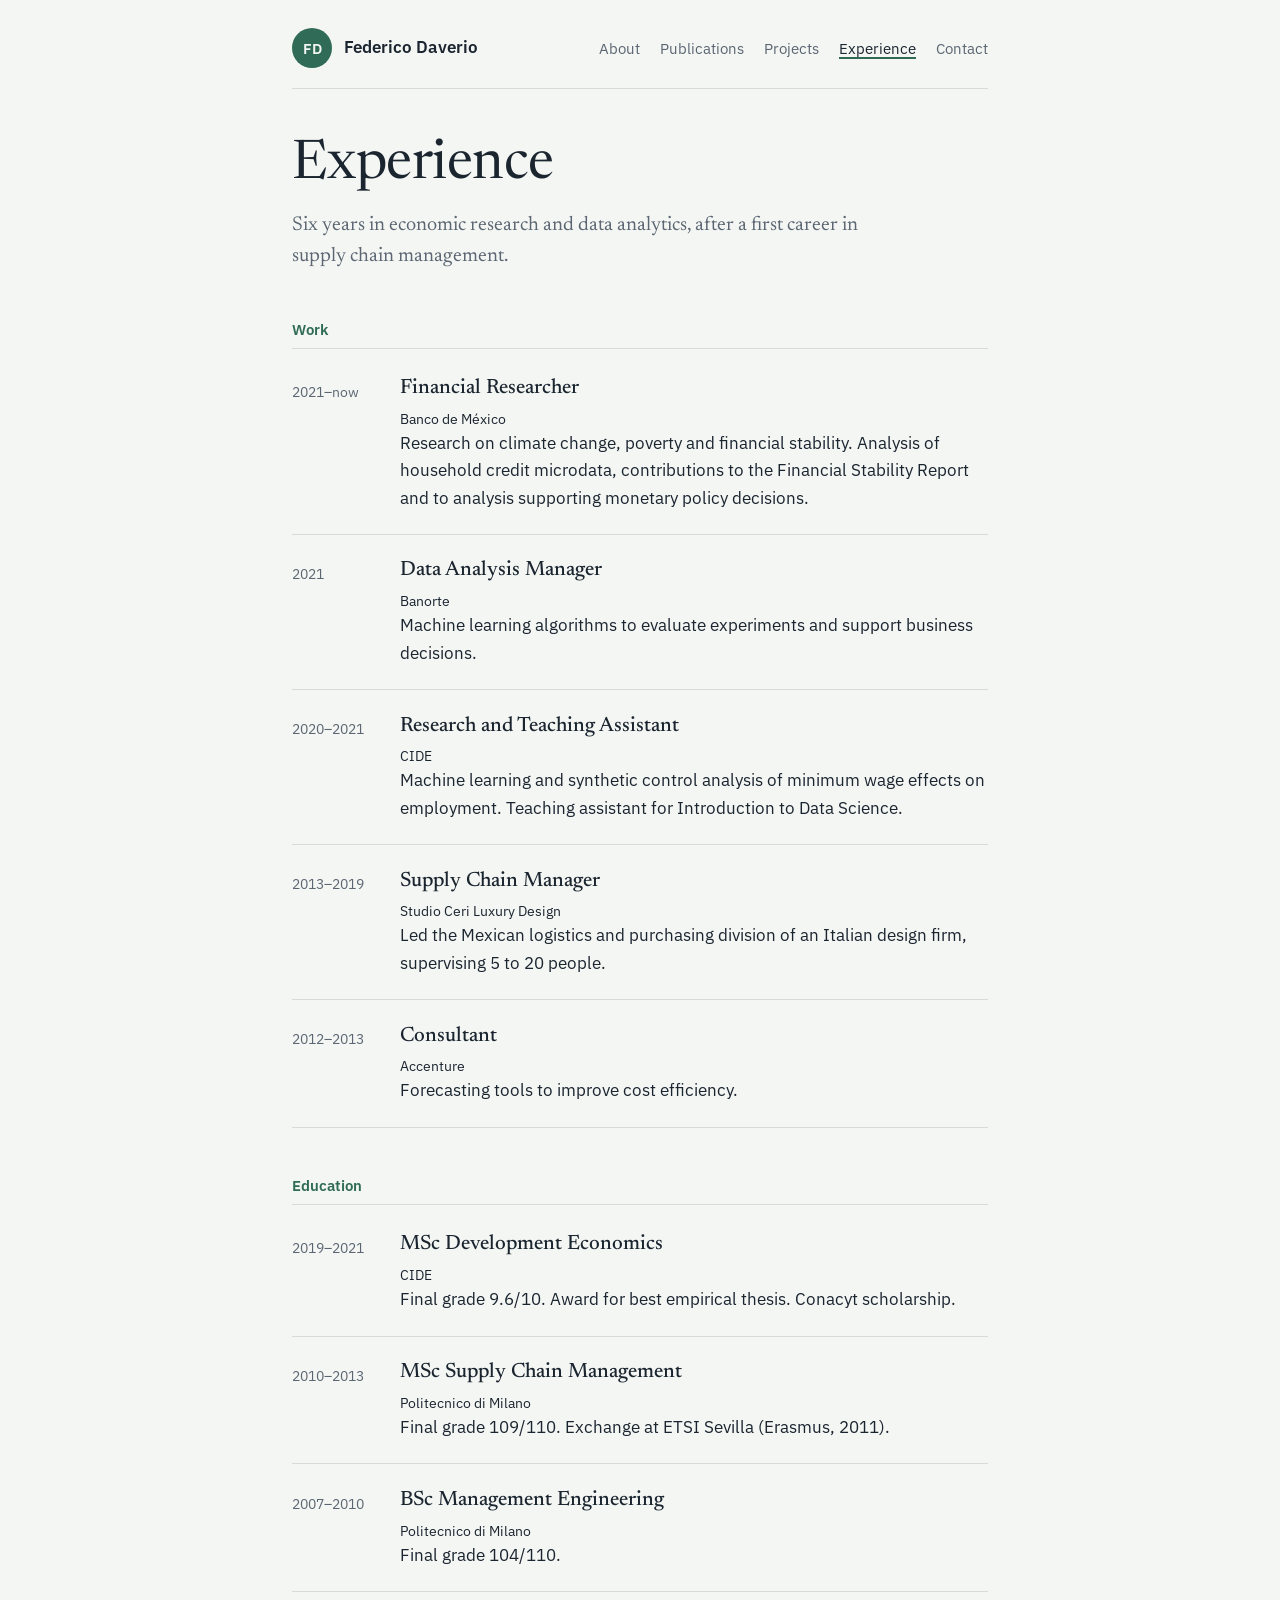
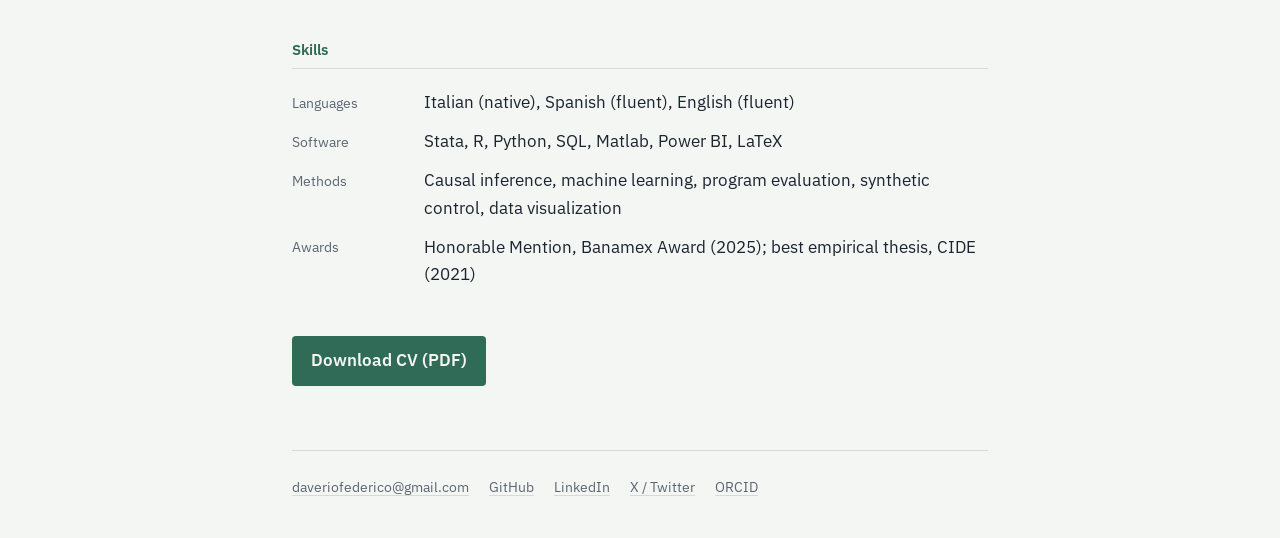
==== experience.html @ d11a036e "Add files via upload" ====
<!doctype html><html lang="en"><head><meta charset="utf-8"><meta name="viewport" content="width=device-width, initial-scale=1">
<link rel="preconnect" href="https://fonts.googleapis.com"><link rel="preconnect" href="https://fonts.gstatic.com" crossorigin>
<link href="https://fonts.googleapis.com/css2?family=IBM+Plex+Sans:wght@400;500;600&family=Newsreader:ital,opsz,wght@0,6..72,400;0,6..72,500;1,6..72,400&display=swap" rel="stylesheet">
<link rel="stylesheet" href="style.css"><title>Experience · Federico Daverio</title><meta name="description" content="Work experience, education and skills of Federico Daverio."></head><body><div class="wrap">
<header>
  <a class="brand" href="index.html"><span class="avatar" aria-hidden="true">FD</span>Federico Daverio</a>
  <nav aria-label="Main">
    <a href="index.html">About</a>
    <a href="publications.html">Publications</a>
    <a href="projects.html">Projects</a>
    <a href="experience.html" aria-current="page">Experience</a>
    <a href="mailto:daveriofederico@gmail.com">Contact</a>
  </nav>
</header>
<main>
  <h1>Experience</h1>
  <p class="lede">Six years in economic research and data analytics, after a first career in supply chain management.</p>
  <section aria-labelledby="work"><h2 id="work">Work</h2>
<article class="item"><div class="year">2021–now</div><div><h3>Financial Researcher</h3>
<p class="where">Banco de México</p>
<p>Research on climate change, poverty and financial stability. Analysis of household credit microdata, contributions to the Financial Stability Report and to analysis supporting monetary policy decisions.</p>
</div></article>
<article class="item"><div class="year">2021</div><div><h3>Data Analysis Manager</h3>
<p class="where">Banorte</p>
<p>Machine learning algorithms to evaluate experiments and support business decisions.</p>
</div></article>
<article class="item"><div class="year">2020–2021</div><div><h3>Research and Teaching Assistant</h3>
<p class="where">CIDE</p>
<p>Machine learning and synthetic control analysis of minimum wage effects on employment. Teaching assistant for Introduction to Data Science.</p>
</div></article>
<article class="item"><div class="year">2013–2019</div><div><h3>Supply Chain Manager</h3>
<p class="where">Studio Ceri Luxury Design</p>
<p>Led the Mexican logistics and purchasing division of an Italian design firm, supervising 5 to 20 people.</p>
</div></article>
<article class="item"><div class="year">2012–2013</div><div><h3>Consultant</h3>
<p class="where">Accenture</p>
<p>Forecasting tools to improve cost efficiency.</p>
</div></article>
  </section>
  <section aria-labelledby="edu"><h2 id="edu">Education</h2>
<article class="item"><div class="year">2019–2021</div><div><h3>MSc Development Economics</h3>
<p class="where">CIDE</p>
<p>Final grade 9.6/10. Award for best empirical thesis. Conacyt scholarship.</p>
</div></article>
<article class="item"><div class="year">2010–2013</div><div><h3>MSc Supply Chain Management</h3>
<p class="where">Politecnico di Milano</p>
<p>Final grade 109/110. Exchange at ETSI Sevilla (Erasmus, 2011).</p>
</div></article>
<article class="item"><div class="year">2007–2010</div><div><h3>BSc Management Engineering</h3>
<p class="where">Politecnico di Milano</p>
<p>Final grade 104/110.</p>
</div></article>
  </section>
  <section aria-labelledby="skills"><h2 id="skills">Skills</h2>
    <dl class="skills">
      <dt>Languages</dt><dd>Italian (native), Spanish (fluent), English (fluent)</dd>
      <dt>Software</dt><dd>Stata, R, Python, SQL, Matlab, Power BI, LaTeX</dd>
      <dt>Methods</dt><dd>Causal inference, machine learning, program evaluation, synthetic control, data visualization</dd>
      <dt>Awards</dt><dd>Honorable Mention, Banamex Award (2025); best empirical thesis, CIDE (2021)</dd>
    </dl>
  </section>
  <p class="download"><a href="Federico_Daverio_CV.pdf" download>Download CV (PDF)</a></p>
</main>
<footer>
  <a href="mailto:daveriofederico@gmail.com">daveriofederico@gmail.com</a>
  <a href="https://github.com/FedericoDaverio">GitHub</a>
  <a href="https://www.linkedin.com/in/federicodaverio">LinkedIn</a>
  <a href="https://twitter.com/FedeDave1">X / Twitter</a>
  <a href="https://orcid.org/0000-0002-7881-6208">ORCID</a>
</footer></div>
</body></html>
---- style.css ----
:root{
  --paper:#F4F6F3; --ink:#1B2530; --muted:#5B6672; --rule:#D5DBD6;
  --agave:#2F6B57; --ochre:#9A6A1E;
  --serif:"Newsreader",Georgia,"Times New Roman",serif;
  --sans:"IBM Plex Sans",system-ui,-apple-system,"Segoe UI",sans-serif;
}
@media (prefers-color-scheme:dark){
  :root{--paper:#141B21;--ink:#E6EAE7;--muted:#9AA5AE;--rule:#2C3640;--agave:#7FBFA6;--ochre:#D9A85A}
}
*{box-sizing:border-box}
html{-webkit-text-size-adjust:100%}
body{margin:0;background:var(--paper);color:var(--ink);font:17px/1.6 var(--sans)}
a{color:inherit;text-decoration-color:var(--rule);text-underline-offset:3px}
a:hover{color:var(--agave);text-decoration-color:currentColor}
:focus-visible{outline:2px solid var(--agave);outline-offset:3px;border-radius:2px}
.wrap{max-width:46rem;margin:0 auto;padding:0 1.25rem}

header{display:flex;flex-wrap:wrap;align-items:center;justify-content:space-between;gap:1rem;padding:1.75rem 0 1.25rem;border-bottom:1px solid var(--rule)}
.brand{display:flex;align-items:center;gap:.75rem;text-decoration:none;font-weight:600}
.avatar{width:40px;height:40px;border-radius:50%;object-fit:cover;background:var(--agave);color:var(--paper);display:grid;place-items:center;font:600 15px var(--sans)}
nav{display:flex;gap:1.25rem;font-size:.95rem}
nav a{text-decoration:none;color:var(--muted)}
nav a[aria-current="page"]{color:var(--ink);text-decoration:underline;text-decoration-color:var(--agave);text-decoration-thickness:2px}

main{padding:3rem 0 4rem}
h1{font:400 clamp(2.4rem,6vw,3.4rem)/1.05 var(--serif);margin:0 0 1rem;letter-spacing:-.01em}
.lede{font:400 1.25rem/1.55 var(--serif);color:var(--muted);max-width:36rem;margin:0 0 3rem}
h2{font:600 .95rem/1.3 var(--sans);color:var(--agave);margin:3rem 0 .25rem;padding-bottom:.5rem;border-bottom:1px solid var(--rule)}

.item{display:grid;grid-template-columns:5.5rem 1fr;gap:1.25rem;padding:1.4rem 0;border-bottom:1px solid var(--rule)}
.year{color:var(--muted);font-size:.9rem;padding-top:.3rem;font-variant-numeric:tabular-nums}
.item h3{font:500 1.3rem/1.3 var(--serif);margin:0 0 .3rem}
.item h3 a{text-decoration:none}
.item h3 a:hover{text-decoration:underline}
.where{font-size:.9rem;color:var(--ochre);margin:0 0 .5rem}
.item p{margin:0;color:var(--ink)}
.tags{display:flex;flex-wrap:wrap;gap:.4rem;margin:.75rem 0 0;padding:0;list-style:none}
.tags li{font-size:.8rem;color:var(--muted);border:1px solid var(--rule);border-radius:999px;padding:.05rem .6rem}
.links{margin-top:.6rem;font-size:.9rem;display:flex;gap:1rem}

.about p{max-width:38rem}
.facts{display:grid;grid-template-columns:repeat(auto-fit,minmax(13rem,1fr));gap:1.5rem;margin:2.5rem 0;padding:0;list-style:none}
.facts strong{display:block;font:500 1.15rem/1.3 var(--serif)}
.facts span{color:var(--muted);font-size:.9rem}

footer{border-top:1px solid var(--rule);padding:1.5rem 0 2.5rem;font-size:.9rem;color:var(--muted);display:flex;flex-wrap:wrap;gap:1.25rem}

@media (max-width:560px){
  .item{grid-template-columns:1fr;gap:.25rem}
  body{font-size:16px}
}

#hero{display:block;width:100%;height:clamp(260px,45vw,420px);margin:-1rem 0 1.5rem;cursor:grab;touch-action:none}
#hero:active{cursor:grabbing}

.hero{margin:0 0 2rem}
.hero #hero{margin:-1rem 0 .25rem}
.hero figcaption{display:flex;flex-direction:column;align-items:center;gap:.15rem;text-align:center;min-height:3.4rem}
#shape-name{font-size:.85rem;color:var(--muted)}
.eq{font:400 1.2rem/1.4 var(--serif);color:var(--ink)}
.eq sup{font-size:.65em;line-height:0}
.ov{text-decoration:overline}

.doors{display:grid;grid-template-columns:repeat(auto-fit,minmax(15rem,1fr));gap:0;margin:3rem 0 0;border-top:2px solid var(--agave)}
.doors a{display:block;padding:1.25rem 1.25rem 1.5rem 0;text-decoration:none;border-bottom:1px solid var(--rule)}
.doors a+a{padding-left:1.25rem;border-left:1px solid var(--rule)}
.doors strong{display:block;font:500 1.6rem/1.2 var(--serif);margin-bottom:.4rem}
.doors span{color:var(--muted);font-size:.95rem}
.doors a:hover strong{color:var(--agave)}
@media (max-width:560px){.doors a+a{padding-left:0;border-left:0}}

.skills{display:grid;grid-template-columns:7rem 1fr;gap:.75rem 1.25rem;margin:1.25rem 0 0}
.skills dt{color:var(--muted);font-size:.9rem;padding-top:.1rem}
.skills dd{margin:0}
@media (max-width:560px){.skills{grid-template-columns:1fr;gap:.1rem}.skills dd{margin-bottom:.75rem}}

.download{margin:3rem 0 0}
.download a{display:inline-block;font-weight:600;color:var(--paper);background:var(--agave);padding:.7rem 1.2rem;border-radius:4px;text-decoration:none}
.download a:hover{color:var(--paper);filter:brightness(1.1)}
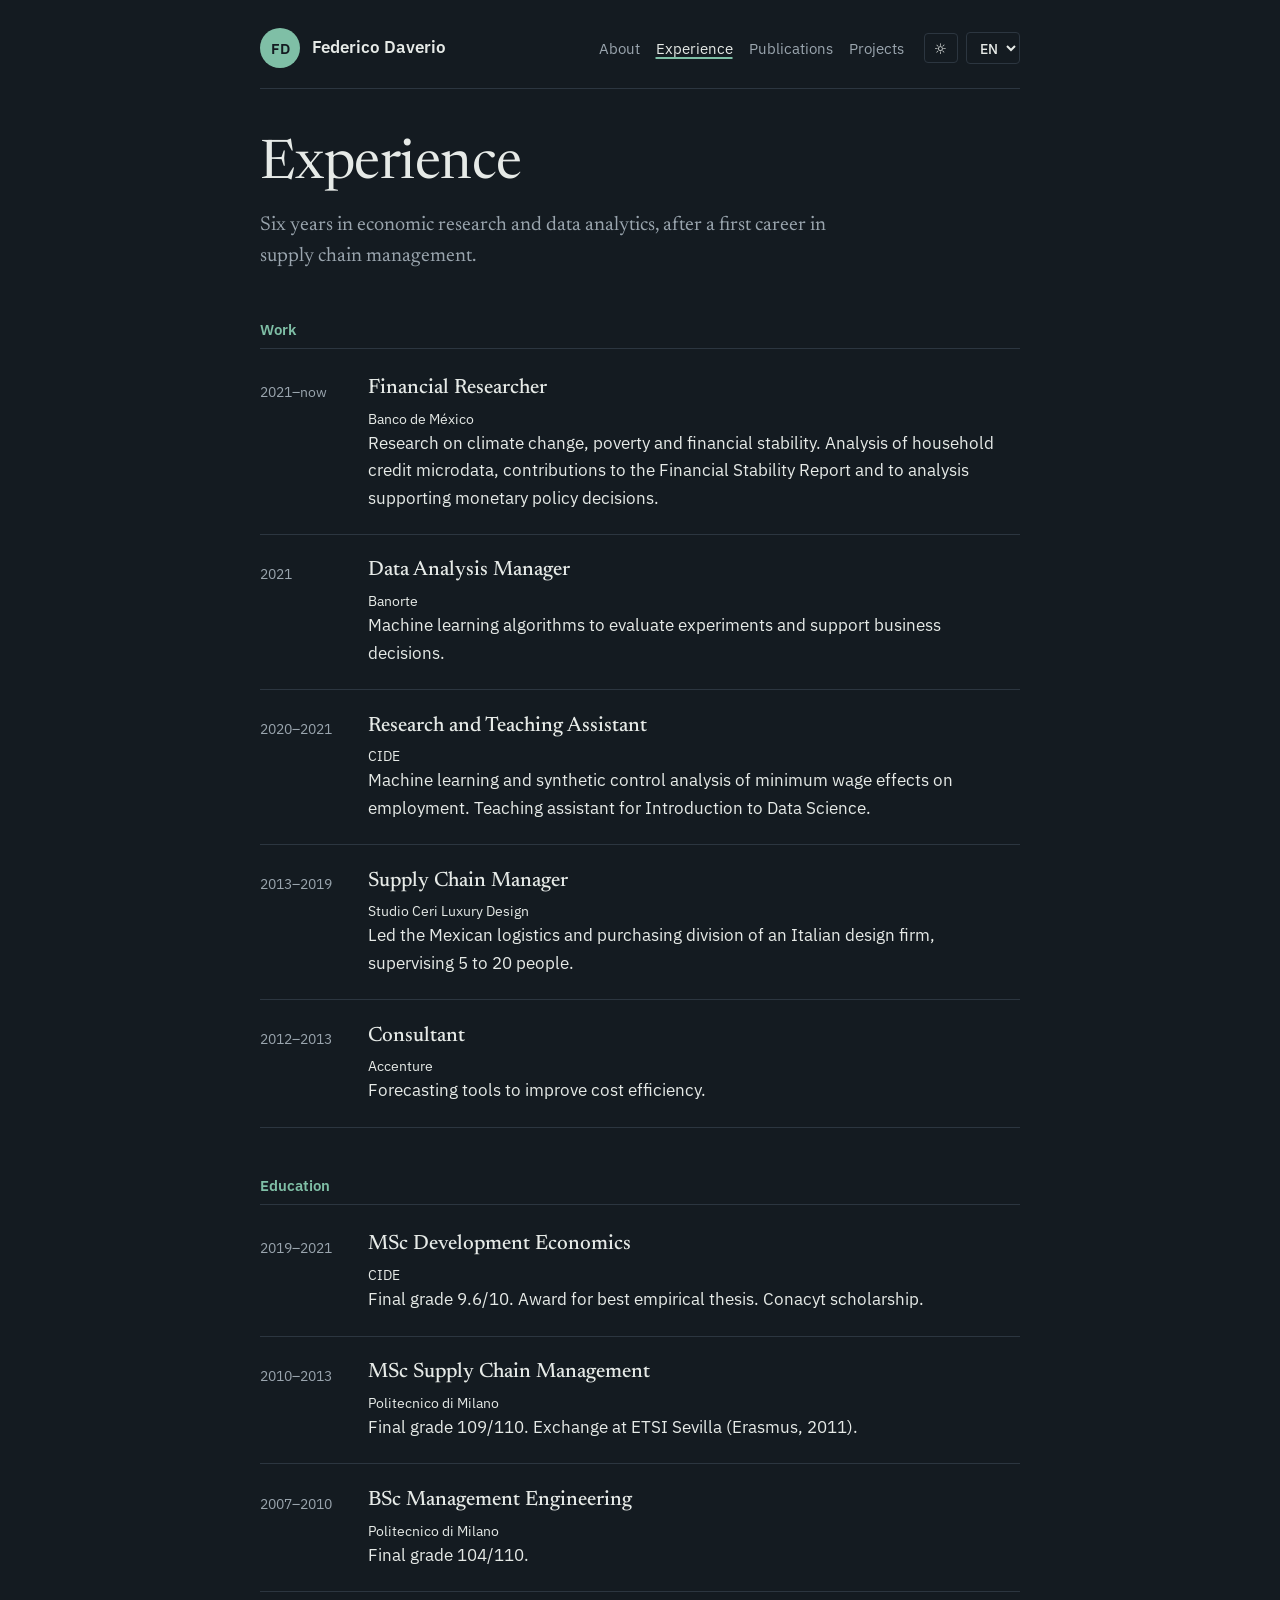
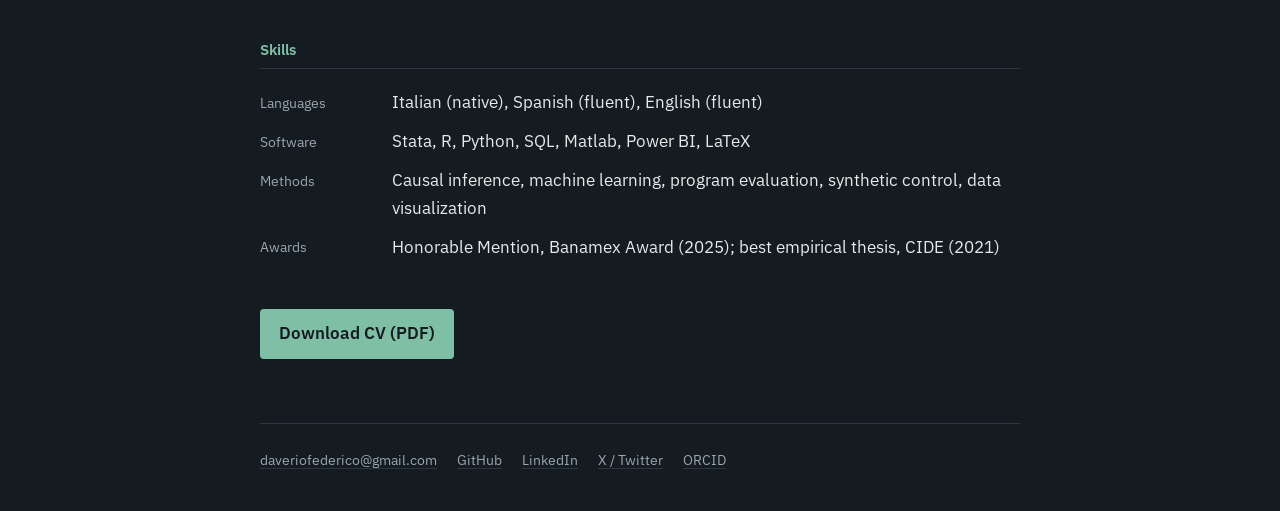
==== commit 85f7d704: "Add files via upload" ====
--- a/experience.html
+++ b/experience.html
@@ -1,65 +1,46 @@
 <!doctype html><html lang="en"><head><meta charset="utf-8"><meta name="viewport" content="width=device-width, initial-scale=1">
+<script>(function(){try{var t=localStorage.getItem('theme')||'dark';document.documentElement.dataset.theme=t;}catch(e){document.documentElement.dataset.theme='dark';}})();</script>
 <link rel="preconnect" href="https://fonts.googleapis.com"><link rel="preconnect" href="https://fonts.gstatic.com" crossorigin>
 <link href="https://fonts.googleapis.com/css2?family=IBM+Plex+Sans:wght@400;500;600&family=Newsreader:ital,opsz,wght@0,6..72,400;0,6..72,500;1,6..72,400&display=swap" rel="stylesheet">
 <link rel="stylesheet" href="style.css"><title>Experience · Federico Daverio</title><meta name="description" content="Work experience, education and skills of Federico Daverio."></head><body><div class="wrap">
 <header>
   <a class="brand" href="index.html"><span class="avatar" aria-hidden="true">FD</span>Federico Daverio</a>
   <nav aria-label="Main">
-    <a href="index.html">About</a>
-    <a href="publications.html">Publications</a>
-    <a href="projects.html">Projects</a>
-    <a href="experience.html" aria-current="page">Experience</a>
-    <a href="mailto:daveriofederico@gmail.com">Contact</a>
+    <a href="index.html" data-i18n="nav.about">About</a>
+    <a href="experience.html" data-i18n="nav.exp" aria-current="page">Experience</a>
+    <a href="publications.html" data-i18n="nav.pub">Publications</a>
+    <a href="projects.html" data-i18n="nav.proj">Projects</a>
   </nav>
+  <div class="controls">
+    <button type="button" id="theme-toggle" aria-label="Light mode" title="Light mode">&#9788;</button>
+    <label class="sr" for="lang">Language</label>
+    <select id="lang" aria-label="Language"><option value="en">EN</option><option value="es">ES</option><option value="it">IT</option></select>
+  </div>
 </header>
 <main>
-  <h1>Experience</h1>
-  <p class="lede">Six years in economic research and data analytics, after a first career in supply chain management.</p>
-  <section aria-labelledby="work"><h2 id="work">Work</h2>
-<article class="item"><div class="year">2021–now</div><div><h3>Financial Researcher</h3>
-<p class="where">Banco de México</p>
-<p>Research on climate change, poverty and financial stability. Analysis of household credit microdata, contributions to the Financial Stability Report and to analysis supporting monetary policy decisions.</p>
-</div></article>
-<article class="item"><div class="year">2021</div><div><h3>Data Analysis Manager</h3>
-<p class="where">Banorte</p>
-<p>Machine learning algorithms to evaluate experiments and support business decisions.</p>
-</div></article>
-<article class="item"><div class="year">2020–2021</div><div><h3>Research and Teaching Assistant</h3>
-<p class="where">CIDE</p>
-<p>Machine learning and synthetic control analysis of minimum wage effects on employment. Teaching assistant for Introduction to Data Science.</p>
-</div></article>
-<article class="item"><div class="year">2013–2019</div><div><h3>Supply Chain Manager</h3>
-<p class="where">Studio Ceri Luxury Design</p>
-<p>Led the Mexican logistics and purchasing division of an Italian design firm, supervising 5 to 20 people.</p>
-</div></article>
-<article class="item"><div class="year">2012–2013</div><div><h3>Consultant</h3>
-<p class="where">Accenture</p>
-<p>Forecasting tools to improve cost efficiency.</p>
-</div></article>
+  <h1 data-i18n="exp.h1">Experience</h1>
+  <p class="lede" data-i18n="exp.lede">Six years in economic research and data analytics, after a first career in supply chain management.</p>
+  <section aria-labelledby="work"><h2 data-i18n="exp.h.work" id="work">Work</h2>
+  <article class="item"><div class="year" data-i18n="e1.y">2021–now</div><div><h3 data-i18n="e1.t">Financial Researcher</h3><p class="where">Banco de México</p><p data-i18n="e1.d">Research on climate change, poverty and financial stability. Analysis of household credit microdata, contributions to the Financial Stability Report and to analysis supporting monetary policy decisions.</p></div></article>
+  <article class="item"><div class="year">2021</div><div><h3 data-i18n="e2.t">Data Analysis Manager</h3><p class="where">Banorte</p><p data-i18n="e2.d">Machine learning algorithms to evaluate experiments and support business decisions.</p></div></article>
+  <article class="item"><div class="year">2020–2021</div><div><h3 data-i18n="e3.t">Research and Teaching Assistant</h3><p class="where">CIDE</p><p data-i18n="e3.d">Machine learning and synthetic control analysis of minimum wage effects on employment. Teaching assistant for Introduction to Data Science.</p></div></article>
+  <article class="item"><div class="year">2013–2019</div><div><h3 data-i18n="e4.t">Supply Chain Manager</h3><p class="where">Studio Ceri Luxury Design</p><p data-i18n="e4.d">Led the Mexican logistics and purchasing division of an Italian design firm, supervising 5 to 20 people.</p></div></article>
+  <article class="item"><div class="year">2012–2013</div><div><h3 data-i18n="e5.t">Consultant</h3><p class="where">Accenture</p><p data-i18n="e5.d">Forecasting tools to improve cost efficiency.</p></div></article>
   </section>
-  <section aria-labelledby="edu"><h2 id="edu">Education</h2>
-<article class="item"><div class="year">2019–2021</div><div><h3>MSc Development Economics</h3>
-<p class="where">CIDE</p>
-<p>Final grade 9.6/10. Award for best empirical thesis. Conacyt scholarship.</p>
-</div></article>
-<article class="item"><div class="year">2010–2013</div><div><h3>MSc Supply Chain Management</h3>
-<p class="where">Politecnico di Milano</p>
-<p>Final grade 109/110. Exchange at ETSI Sevilla (Erasmus, 2011).</p>
-</div></article>
-<article class="item"><div class="year">2007–2010</div><div><h3>BSc Management Engineering</h3>
-<p class="where">Politecnico di Milano</p>
-<p>Final grade 104/110.</p>
-</div></article>
+  <section aria-labelledby="edu"><h2 data-i18n="exp.h.edu" id="edu">Education</h2>
+  <article class="item"><div class="year">2019–2021</div><div><h3 data-i18n="e6.t">MSc Development Economics</h3><p class="where">CIDE</p><p data-i18n="e6.d">Final grade 9.6/10. Award for best empirical thesis. Conacyt scholarship.</p></div></article>
+  <article class="item"><div class="year">2010–2013</div><div><h3 data-i18n="e7.t">MSc Supply Chain Management</h3><p class="where">Politecnico di Milano</p><p data-i18n="e7.d">Final grade 109/110. Exchange at ETSI Sevilla (Erasmus, 2011).</p></div></article>
+  <article class="item"><div class="year">2007–2010</div><div><h3 data-i18n="e8.t">BSc Management Engineering</h3><p class="where">Politecnico di Milano</p><p data-i18n="e8.d">Final grade 104/110.</p></div></article>
   </section>
-  <section aria-labelledby="skills"><h2 id="skills">Skills</h2>
+  <section aria-labelledby="skills"><h2 data-i18n="exp.h.skills" id="skills">Skills</h2>
     <dl class="skills">
-      <dt>Languages</dt><dd>Italian (native), Spanish (fluent), English (fluent)</dd>
-      <dt>Software</dt><dd>Stata, R, Python, SQL, Matlab, Power BI, LaTeX</dd>
-      <dt>Methods</dt><dd>Causal inference, machine learning, program evaluation, synthetic control, data visualization</dd>
-      <dt>Awards</dt><dd>Honorable Mention, Banamex Award (2025); best empirical thesis, CIDE (2021)</dd>
+      <dt data-i18n="sk.l">Languages</dt><dd data-i18n="sk.lv">Italian (native), Spanish (fluent), English (fluent)</dd>
+      <dt data-i18n="sk.s">Software</dt><dd>Stata, R, Python, SQL, Matlab, Power BI, LaTeX</dd>
+      <dt data-i18n="sk.m">Methods</dt><dd data-i18n="sk.mv">Causal inference, machine learning, program evaluation, synthetic control, data visualization</dd>
+      <dt data-i18n="sk.a">Awards</dt><dd data-i18n="sk.av">Honorable Mention, Banamex Award (2025); best empirical thesis, CIDE (2021)</dd>
     </dl>
   </section>
-  <p class="download"><a href="Federico_Daverio_CV.pdf" download>Download CV (PDF)</a></p>
+  <p class="download"><a href="Federico_Daverio_CV.pdf" download data-i18n="exp.cv">Download CV (PDF)</a></p>
 </main>
 <footer>
   <a href="mailto:daveriofederico@gmail.com">daveriofederico@gmail.com</a>
@@ -68,4 +49,4 @@
   <a href="https://twitter.com/FedeDave1">X / Twitter</a>
   <a href="https://orcid.org/0000-0002-7881-6208">ORCID</a>
 </footer></div>
-</body></html>
+<script src="i18n.js"></script></body></html>
--- a/style.css
+++ b/style.css
@@ -1,24 +1,23 @@
 :root{
-  --paper:#F4F6F3; --ink:#1B2530; --muted:#5B6672; --rule:#D5DBD6;
-  --agave:#2F6B57; --ochre:#9A6A1E;
+  --paper:#141B21; --ink:#E6EAE7; --muted:#9AA5AE; --rule:#2C3640;
+  --agave:#7FBFA6; --ochre:#D9A85A;
   --serif:"Newsreader",Georgia,"Times New Roman",serif;
   --sans:"IBM Plex Sans",system-ui,-apple-system,"Segoe UI",sans-serif;
+  color-scheme:dark;
 }
-@media (prefers-color-scheme:dark){
-  :root{--paper:#141B21;--ink:#E6EAE7;--muted:#9AA5AE;--rule:#2C3640;--agave:#7FBFA6;--ochre:#D9A85A}
-}
+:root[data-theme="light"]{--paper:#F4F6F3;--ink:#1B2530;--muted:#5B6672;--rule:#D5DBD6;--agave:#2F6B57;--ochre:#9A6A1E;color-scheme:light}
 *{box-sizing:border-box}
 html{-webkit-text-size-adjust:100%}
 body{margin:0;background:var(--paper);color:var(--ink);font:17px/1.6 var(--sans)}
 a{color:inherit;text-decoration-color:var(--rule);text-underline-offset:3px}
 a:hover{color:var(--agave);text-decoration-color:currentColor}
 :focus-visible{outline:2px solid var(--agave);outline-offset:3px;border-radius:2px}
-.wrap{max-width:46rem;margin:0 auto;padding:0 1.25rem}
+.wrap{max-width:50rem;margin:0 auto;padding:0 1.25rem}
 
 header{display:flex;flex-wrap:wrap;align-items:center;justify-content:space-between;gap:1rem;padding:1.75rem 0 1.25rem;border-bottom:1px solid var(--rule)}
 .brand{display:flex;align-items:center;gap:.75rem;text-decoration:none;font-weight:600}
 .avatar{width:40px;height:40px;border-radius:50%;object-fit:cover;background:var(--agave);color:var(--paper);display:grid;place-items:center;font:600 15px var(--sans)}
-nav{display:flex;gap:1.25rem;font-size:.95rem}
+nav{display:flex;flex-wrap:wrap;gap:.4rem 1.1rem;font-size:.95rem}
 nav a{text-decoration:none;color:var(--muted)}
 nav a[aria-current="page"]{color:var(--ink);text-decoration:underline;text-decoration-color:var(--agave);text-decoration-thickness:2px}
 
@@ -50,21 +49,23 @@
   body{font-size:16px}
 }
 
-#hero{display:block;width:100%;height:clamp(260px,45vw,420px);margin:-1rem 0 1.5rem;cursor:grab;touch-action:none}
+#hero{display:block;width:100%;aspect-ratio:1;cursor:grab;touch-action:none}
 #hero:active{cursor:grabbing}
 
-.hero{margin:0 0 2rem}
-.hero #hero{margin:-1rem 0 .25rem}
-.hero figcaption{display:flex;flex-direction:column;align-items:center;gap:.15rem;text-align:center;min-height:3.4rem}
+.intro{display:grid;grid-template-columns:13rem 1fr;gap:2rem;align-items:center;margin:0 0 2.5rem}
+.intro .lede{margin:0}
+.hero{margin:0}
+.hero figcaption{display:flex;flex-direction:column;gap:.1rem;min-height:3.2rem}
+@media (max-width:640px){.intro{grid-template-columns:1fr;gap:1rem}.hero{max-width:12rem}}
 #shape-name{font-size:.85rem;color:var(--muted)}
-.eq{font:400 1.2rem/1.4 var(--serif);color:var(--ink)}
+.eq{font:400 1rem/1.35 var(--serif);color:var(--ink)}
 .eq sup{font-size:.65em;line-height:0}
 .ov{text-decoration:overline}
 
-.doors{display:grid;grid-template-columns:repeat(auto-fit,minmax(15rem,1fr));gap:0;margin:3rem 0 0;border-top:2px solid var(--agave)}
+.doors{display:grid;grid-template-columns:repeat(auto-fit,minmax(12rem,1fr));gap:0;margin:3rem 0 0;border-top:2px solid var(--agave)}
 .doors a{display:block;padding:1.25rem 1.25rem 1.5rem 0;text-decoration:none;border-bottom:1px solid var(--rule)}
 .doors a+a{padding-left:1.25rem;border-left:1px solid var(--rule)}
-.doors strong{display:block;font:500 1.6rem/1.2 var(--serif);margin-bottom:.4rem}
+.doors strong{display:block;font:500 1.4rem/1.2 var(--serif);margin-bottom:.4rem}
 .doors span{color:var(--muted);font-size:.95rem}
 .doors a:hover strong{color:var(--agave)}
 @media (max-width:560px){.doors a+a{padding-left:0;border-left:0}}
@@ -77,3 +78,16 @@
 .download{margin:3rem 0 0}
 .download a{display:inline-block;font-weight:600;color:var(--paper);background:var(--agave);padding:.7rem 1.2rem;border-radius:4px;text-decoration:none}
 .download a:hover{color:var(--paper);filter:brightness(1.1)}
+
+.contact p{margin:1rem 0 0}
+
+.controls{display:flex;align-items:center;gap:.5rem}
+.controls button,.controls select{font:500 .9rem var(--sans);color:var(--ink);background:transparent;border:1px solid var(--rule);border-radius:4px;padding:.3rem .6rem;cursor:pointer}
+.controls select{padding-right:.3rem}
+.controls button:hover,.controls select:hover{border-color:var(--agave)}
+.controls option{background:var(--paper);color:var(--ink)}
+.sr{position:absolute;width:1px;height:1px;overflow:hidden;clip:rect(0 0 0 0);white-space:nowrap}
+@media (max-width:800px){header{display:grid;grid-template-columns:1fr auto;row-gap:.9rem}header nav{grid-column:1/-1;grid-row:2}}
+@media (min-width:801px){header{flex-wrap:nowrap;gap:1.25rem}header nav{margin-left:auto;flex-wrap:nowrap;gap:1rem}.brand{white-space:nowrap}}
+nav a{white-space:nowrap}
+@media (max-width:420px){nav{gap:.35rem .85rem;font-size:.88rem}}
